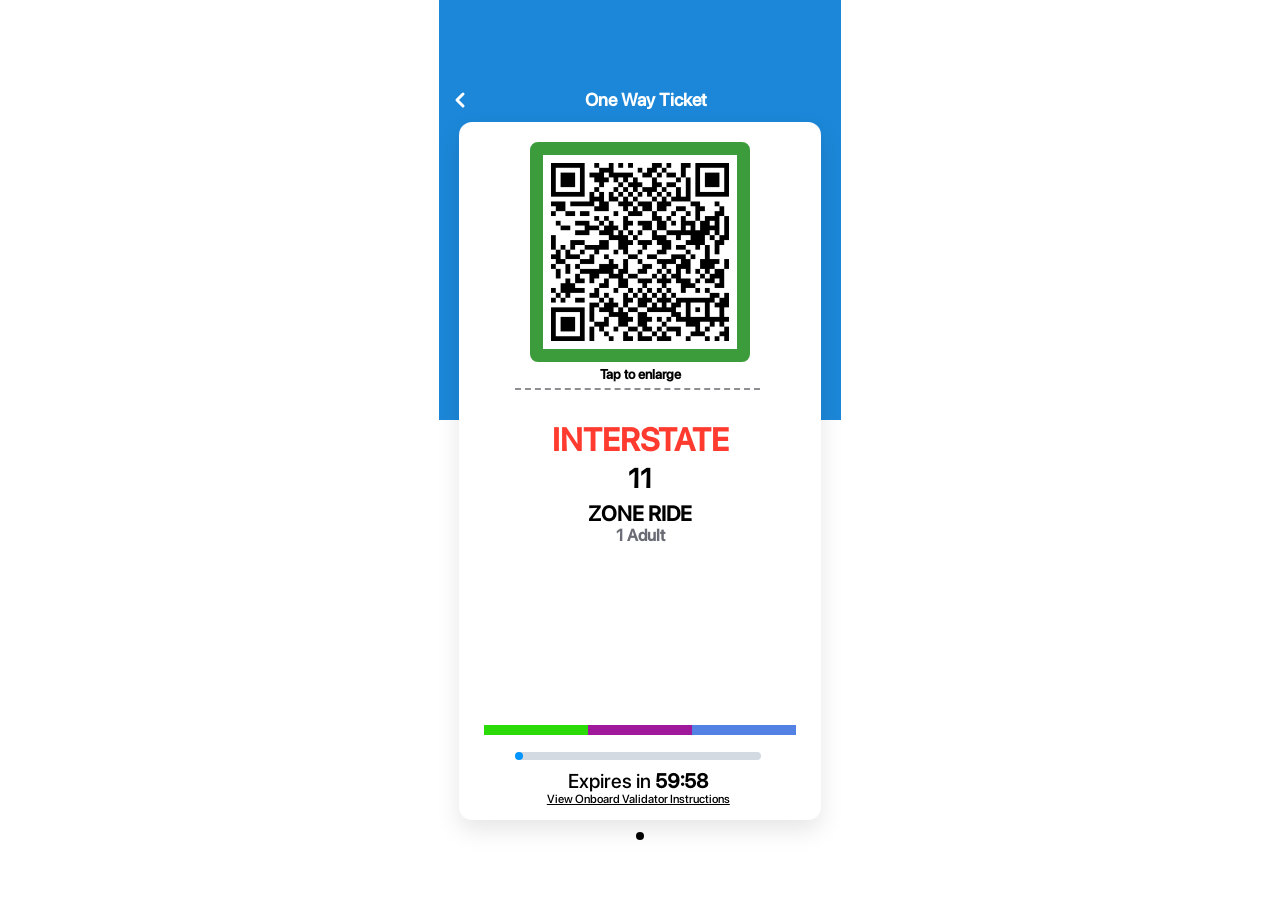
==== index.html @ 31bf0309 "Fix horizontal overflow and scale to viewport height, not just width" ====
<!DOCTYPE html>
<html>
<head>
    <meta charset="UTF-8">
    <meta name="viewport" content="width=device-width, initial-scale=1.0">
    <title>One Way Ticket</title>
    <link rel="stylesheet" href="static/style.css">
    <script>
        // Load color.css with a cache-busting timestamp to ensure updates apply
        (function() {
            const link = document.createElement('link');
            link.rel = 'stylesheet';
            link.type = 'text/css';
            link.href = `static/color.css?t=${Date.now()}`;
            document.head.appendChild(link);
        })();
    </script>
    <style>
        /* Coordinates measured from a real iPhone 16 Pro screenshot (402x874 @3x), scaled to fit any screen width. */
        html,body { margin:0; padding:0; background:#fff; overflow-x:hidden; }
        body { font-family: "SF Pro Display Medium", -apple-system, Arial, sans-serif; }
        .stage { position:relative; width:100%; overflow:hidden; }
        .main-bg {
            position: absolute; top:0; left:50%;
            width: 402px; height: 874px; overflow: hidden;
            transform-origin: top center;
            background: linear-gradient(to bottom, #1C87D8 0%, #1C87D8 48%, #fff 48%, #fff 100%);
        }
        .header-bar { position:absolute; top:0; left:0; width:402px; height:0; padding:0; }
        .header-title {
            position:absolute; top:91px; left:0; width:402px; padding-left:12.7px; box-sizing:border-box; text-align:center;
            font-size:17.88px; font-weight:600; line-height:1; color:#fff; letter-spacing:0;
        }
        .back-arrow {
            position:absolute; left:9px; top:88px; width:24px; height:24px;
            display:flex; align-items:center; justify-content:center; color:#fff; cursor:pointer;
        }
        .back-arrow svg { width:24px; height:24px; }
        .ticket-container {
            position:absolute; top:122px; left:20px;
            width:362px; height:698px;
            background:#fff; border-radius:13px;
            box-shadow:0 10px 24px rgba(0,0,0,0.10);
            padding:0; margin:0; max-width:none; min-height:0;
            display:block;
        }
        .qr-border {
            position:absolute; top:20px; left:71px;
            width:194px; height:194px; border:13px solid var(--first);
            border-radius:8px; background:#fff; box-sizing:content-box;
            display:flex; align-items:center; justify-content:center;
        }
        .qr-border img { width:178px; height:178px; }
        .tap-enlarge { position:absolute; top:246px; left:0; width:362px; text-align:center;
            font-size:13.46px; font-weight:600; line-height:1; color:#000; cursor:pointer; }
        .ticket-container hr { position:absolute; top:266px; left:56px; width:245px;
            border:none; border-top:2px dashed #8E8E93; margin:0; }
        .ticket-title { position:absolute; top:302px; left:0; width:362px; text-align:center;
            font-size:32px; font-weight:700; line-height:1; color:#FF3B30; margin:0; }
        .zone-number { position:absolute; top:342.7px; left:0; width:362px; text-align:center;
            font-size:27.05px; font-weight:700; line-height:1; color:#000; margin:0; }
        .zone-ride { position:absolute; top:381px; left:0; width:362px; text-align:center;
            font-size:21px; font-weight:600; line-height:1; color:#000; margin:0; }
        .zone-dis { position:absolute; top:405.3px; left:0; width:362px; text-align:center;
            font-size:16.54px; font-weight:600; line-height:1; color:#6B6B76; margin:0; }
        .color-strip { position:absolute; top:603px; left:25px; width:312px; height:10px;
            display:flex; margin:0; border-radius:0; overflow:hidden; }
        .color-block { flex:1; }
        .progress-bar-bg { position:absolute; top:630px; left:60px; width:242px; height:8px;
            margin:0; background:#D3DAE1; border-radius:4px; overflow:visible; }
        .progress-bar { height:100%; background:#0094FF; border-radius:4px; transition:width 1s linear; }
        .progress-handle { position:absolute; top:50%; width:8px; height:8px; background:#0094FF;
            border-radius:50%; transform:translate(-50%,-50%); transition:left 1s linear; }
        .expires { position:absolute; top:649.3px; left:-2px; width:362px; text-align:center;
            font-size:20px; font-weight:400; line-height:1; color:#000; margin:0; }
        .expires span { font-weight:700; }
        .validator-link { position:absolute; top:671.7px; left:-1.7px; width:362px; text-align:center;
            display:block; font-size:11.78px; font-weight:400; line-height:1; color:#000;
            text-decoration:underline; margin:0; cursor:pointer; }
        .page-dot { position:absolute; top:832px; left:197px; width:8px; height:8px;
            background:#000; border-radius:50%; margin:0; }
    </style>
</head>
<body>
    <div class="stage">
    <div class="main-bg">
        <div style="background:#1C87D8; width:100%; border-top-left-radius:32px; border-top-right-radius:32px;">
            <div class="header-bar" style="background:transparent;">
                <span class="back-arrow" onclick="window.location.href='static-details.html'">
                    <svg viewBox="0 0 24 24" fill="none" stroke="currentColor" stroke-width="3" stroke-linecap="round" stroke-linejoin="round">
                        <polyline points="15 18 9 12 15 6" />
                    </svg>
                </span>
                <span class="header-title">One Way Ticket</span>
            </div>
        </div>
        <div class="ticket-container">
            <div class="qr-border">
                <img src="static/your-qr-code-image.png" alt="QR Code">
            </div>
            <div class="tap-enlarge" onclick="window.location.href='static-details.html'">Tap to enlarge</div>
            <hr>
            <div class="ticket-title">INTERSTATE</div>
            <div class="zone-number">11</div>
            <div class="zone-ride">ZONE RIDE</div>
            <div class="zone-dis">1 Adult</div>
            <div class="color-strip">
                <div class="color-block" style="background: var(--stripone);"></div>
                <div class="color-block" style="background: var(--striptwo);"></div>
                <div class="color-block" style="background: var(--stripthree);"></div>
            </div>
            <div class="progress-bar-bg">
                <div id="progress-bar" class="progress-bar" style="width: 0%"></div>
                <div id="progress-handle" class="progress-handle" style="left: 0%"></div>
            </div>
            <div class="expires">Expires in <span id="countdown">60:00</span></div>
            <a class="validator-link" href="#">View Onboard Validator Instructions</a>
        </div>
        <div class="page-dot"></div>
    </div>
    </div>
    <script>
        // Scale the fixed 402x874 design canvas to fit any real phone width.
        function fitStage() {
            var stage = document.querySelector('.stage');
            var mainBg = document.querySelector('.main-bg');
            var scale = Math.min(1, window.innerWidth / 402, window.innerHeight / 874);
            mainBg.style.transform = 'translateX(-50%) scale(' + scale + ')';
            stage.style.height = (874 * scale) + 'px';
        }
        window.addEventListener('resize', fitStage);
        fitStage();
    </script>
    <script>
        // --- 60-minute deadline with persistence + 10-min auto reset ---
        let deadlineDate = null;
        function setDeadline() {
            const now = new Date();
            const deadline = new Date(now.getTime() + 60 * 60 * 1000); // 60 minutes from now
            localStorage.setItem('deadlineDate', String(deadline.getTime()));
            localStorage.setItem('deadlineStart', String(now.getTime()));
            window.deadlineDate = deadline;
        }

        function initDeadline() {
            let navType = 'navigate';
            const entries = performance.getEntriesByType && performance.getEntriesByType('navigation');
            if (entries && entries.length > 0) {
                navType = entries[0].type; // 'navigate' | 'reload' | 'back_forward'
            }
            const stored = localStorage.getItem('deadlineDate');
            if (navType === 'reload') {
                // Reset only on hard refresh of index
                setDeadline();
            } else if (stored) {
                window.deadlineDate = new Date(parseInt(stored, 10));
            } else {
                // First visit: initialize deadline
                setDeadline();
            }
        }

        function updateCountdown() {
            const countdown = document.getElementById('countdown');
            const progressBar = document.getElementById('progress-bar');
            if (!countdown) return;
            if (!window.deadlineDate) {
                const stored = localStorage.getItem('deadlineDate');
                if (stored) {
                    window.deadlineDate = new Date(parseInt(stored, 10));
                } else {
                    setDeadline();
                }
            }
            const now = new Date();
            // Auto-reset after 10 minutes elapsed since last start
            const startStored = localStorage.getItem('deadlineStart');
            if (startStored) {
                const startedAt = parseInt(startStored, 10);
                if (!isNaN(startedAt) && (now.getTime() - startedAt) >= (10 * 60 * 1000)) {
                    setDeadline();
                }
            }
            let diff = Math.max(0, window.deadlineDate - now);
            const minutes = Math.floor(diff / 60000);
            const seconds = Math.floor((diff % 60000) / 1000);
            countdown.textContent = `${minutes.toString().padStart(2, '0')}:${seconds.toString().padStart(2, '0')}`;
            if (diff <= 0) {
                countdown.textContent = '00:00';
            }
            // Progress bar logic (fill as time goes on)
            if (progressBar) {
                const total = 60 * 60 * 1000; // 60 minutes in ms
                const elapsed = total - diff;
                const percent = Math.min(1, Math.max(0, elapsed / total));
                progressBar.style.width = `${percent * 100}%`;
                const handle = document.getElementById('progress-handle');
                if (handle) handle.style.left = `${percent * 100}%`;
            }
        }
        initDeadline();
        setInterval(updateCountdown, 1000);
        updateCountdown();
    </script>
</body>
</html>
---- static/style.css ----
html {
    overflow: hidden; /* Prevents scrolling for the entire document */
}

@font-face {
    font-family: 'SF Pro Display';
    font-style: normal;
    font-weight: 100;
    src: url("SF-Pro-Display-Bold.otf") format("opentype");
}

@font-face {
    font-family: 'SF Pro Display Medium';
    font-style: normal;
    font-weight: 100;
    src: url("SF-Pro-Display-Medium.otf") format("opentype");
}

body {
    font-family: 'SF Pro Display', sans-serif;
    padding-top: constant(safe-area-inset-top); /* iOS 11.2+ */
    padding-top: env(safe-area-inset-top);
    background-color: #ffffff; /* Set background color to white */
    color: #000000; /* Set text color to black */
}

#splash-screen {
    position: fixed;
    top: 0;
    left: 0;
    width: 100vw;
    height: 100vh;
    background-color: white; /* or any color you like */
    display: flex;
    align-items: center;
    justify-content: center;
    z-index: 1000; /* Ensure it's on top */
    opacity: 1;
    transition: opacity 0.5s ease-out; /* Smooth fade-out transition */
}

#splash-screen img {
    max-width: 100%;
    max-height: 100%;
    object-fit: cover; /* Ensures the image covers the area without stretching */
}

.container {
    display: flex;
    justify-content: space-between;
    align-items: flex-start;
    margin-top: 0px;
}

.square {
    width: 39%;
    aspect-ratio: 1;
    margin-left: 30px;
    background: white !important;
    border-radius: 1.25vh;
    border: 2px solid #222;
    display: flex;
    justify-content: center;
    align-items: center;
    text-align: center;
    position: relative;
}

.square-text {
    text-align: left;
    padding-left: 0;
    padding-top: 0;
    position: absolute;
    top: 0;
    left: 0;
    width: 100%;
    height: 100%;
    display: flex;
    flex-direction: column;
    justify-content: flex-start;
    align-items: flex-start;
}

.one-way-text {
    font-size: 38px;
    font-weight: 500;
    margin-left: 18px;
    margin-top: 10px;
    display: block;
}

.adult-count-text {
    font-size: 60px;
    font-weight: bold;
    margin-left: 18px;
    margin-top: 10px;
    display: block;
}

.enlarged {
    width: 100%;
    height: 100%;
    margin-top: 30vh;
    aspect-ratio: 1;
    display: flex;
    flex-direction: column;
    align-items: center;
}

.enlarged img {
    max-width: 56%;
    max-height: 56%;
}

.qr-square {
    width: 37%;
    aspect-ratio: 1;
    margin-right: 30px;
    margin-top: 0px;
    display: flex;
    flex-direction: column;
    align-items: center;
    background-color: white;
}

.qr-code {
    max-width: 100%;
    max-height: 100%;
}

.tap-to-enlarge {
    font-size: 32px;
    font-weight: lighter;
    margin-top: 15px;
    margin-bottom: 40px;
    font-family: "SF Pro Display Medium";
}

.rectangle {
    height: 20%;
    display: grid;
    margin-left: 30px;
    margin-right: 30px;
    background: linear-gradient(0deg, var(--first) 0%, white 40%, white 60%, var(--first) 100%);
    border-radius: 1.25vh;
    text-align: center;
    font-weight: 500;
    justify-items: center;
}

.rectangle-text1 {
    font-size: 250px;
    margin-bottom: -40px;
    margin-top: -25px;
    width: 200px;
}

.rectangle-text2 {
    font-size: 78px;
}

.bottom-container {
    position: fixed;
    bottom: 0;
    width: 100%;
    display: flex;
    flex-direction: column;
    align-items: center;
    margin-top: 20px;
}

.bottom-image {
    width: 100%;
}

.expires-text {
    text-align: center;
    font-size: 40px;
    font-weight: bold;
    margin-top: 18px;
}

.color-strip {
    display: flex;
    justify-content: space-between;
    width: 95%;
    margin-left: 30px;
    margin-right: 30px;
    animation: blinker 2s linear infinite;
}

@keyframes blinker {
    0% {
    opacity: 0;
}
49% {
    opacity: 0;
}
50% {
    opacity: 1;
}
100% {
    opacity: 1;
}
}

.color-block {
    width: 34%;
    height: 50px;
}

.red {
    background: var(--stripone);
}

.green {
    background: var(--striptwo);
}

.blue {
    background: var(--stripthree);
}

.datetime {
    margin-bottom: 25px;
    font-weight: 500;
    font-size: 60px;
    text-align: center;
}

.bip {
    margin-top: -10px;
    margin-bottom: 8px;
    font-weight: bold;      /* changed from 100 to bold */
    color: black;           /* changed from red to black */
    font-size: 65px;
    width: 100%;
    text-align: center;
}

a.back-font {
    font-size: 35px;
    margin-left: -363px;
    font-family: 'SF Pro Display Medium';
}

.ticket-type {
    text-align: center;
    margin-top: 20px;
    font-size: 32px;
    font-weight: bold;
}

.qr-container {
    border-radius: 30px;
    border: 23px solid #F44;
    display: flex;
    justify-content: center;
    align-items: center;
    padding: 10px;
    margin-bottom: 20px;
    margin-top: 10px;
}

.qr-image {
    width: 370px;
    height: 370px;
}

.ticket-zone {
    text-align: center;
    font-size: 54px;
    font-weight: bold;
    margin-top: 32px;
    color: #F44;
}

.zone-number {
    text-align: center;
    font-size: 110px;
    font-weight: bold;
    margin-top: 0px;
    margin-bottom: 0px;
    cursor: pointer;
}

.zone-ride {
    text-align: center;
    font-size: 32px;
    font-weight: 500;
    margin-top: 0px;
}

.zone-adult {
    text-align: center;
    font-size: 32px;
    font-weight: 400;
    margin-top: 0px;
    margin-bottom: 38px;
}

.back-btn {
    background: #003E65;
    color: white;
    font-size: 32px;
    border: none;
    border-radius: 12px;
    padding: 18px 38px;
    font-family: 'SF Pro Display Medium', sans-serif;
    font-weight: 500;
    cursor: pointer;
}
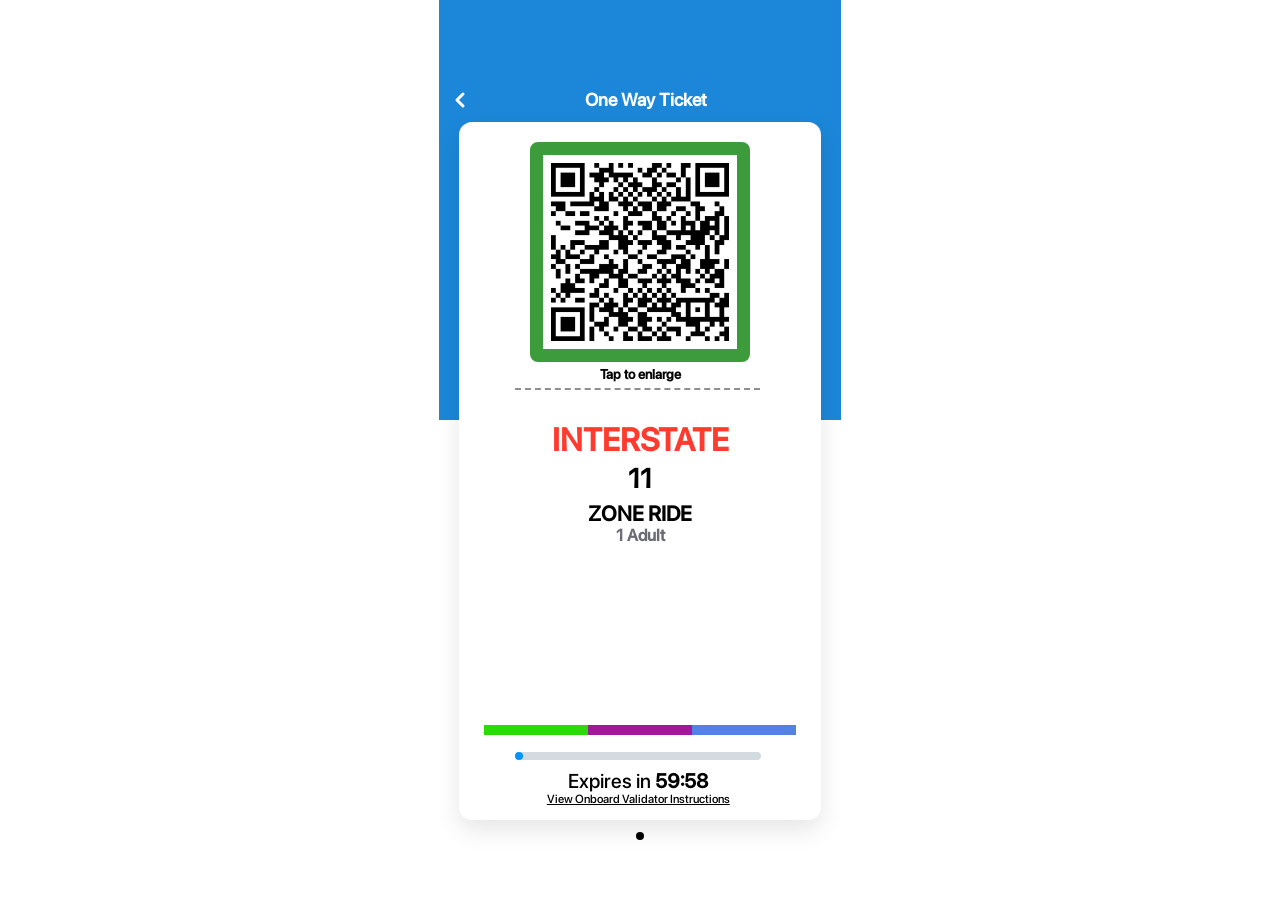
==== commit 30c529c0: "Use fixed-width viewport meta (like static-details.html) instead of JS scale hack" ====
--- a/index.html
+++ b/index.html
@@ -2,7 +2,7 @@
 <html>
 <head>
     <meta charset="UTF-8">
-    <meta name="viewport" content="width=device-width, initial-scale=1.0">
+    <meta name="viewport" content="width=402, user-scalable=0">
     <title>One Way Ticket</title>
     <link rel="stylesheet" href="static/style.css">
     <script>
@@ -16,14 +16,12 @@
         })();
     </script>
     <style>
-        /* Coordinates measured from a real iPhone 16 Pro screenshot (402x874 @3x), scaled to fit any screen width. */
-        html,body { margin:0; padding:0; background:#fff; overflow-x:hidden; }
+        /* Coordinates measured from a real iPhone 16 Pro screenshot (402x874 @3x). Fixed-width viewport (see meta tag) lets the browser auto-scale this to any screen, same technique as static-details.html. */
+        html,body { margin:0; padding:0; background:#fff; }
         body { font-family: "SF Pro Display Medium", -apple-system, Arial, sans-serif; }
-        .stage { position:relative; width:100%; overflow:hidden; }
         .main-bg {
-            position: absolute; top:0; left:50%;
-            width: 402px; height: 874px; overflow: hidden;
-            transform-origin: top center;
+            position: relative;
+            width: 402px; height: 874px; margin: 0 auto; overflow: hidden;
             background: linear-gradient(to bottom, #1C87D8 0%, #1C87D8 48%, #fff 48%, #fff 100%);
         }
         .header-bar { position:absolute; top:0; left:0; width:402px; height:0; padding:0; }
@@ -82,7 +80,6 @@
     </style>
 </head>
 <body>
-    <div class="stage">
     <div class="main-bg">
         <div style="background:#1C87D8; width:100%; border-top-left-radius:32px; border-top-right-radius:32px;">
             <div class="header-bar" style="background:transparent;">
@@ -118,19 +115,6 @@
         </div>
         <div class="page-dot"></div>
     </div>
-    </div>
-    <script>
-        // Scale the fixed 402x874 design canvas to fit any real phone width.
-        function fitStage() {
-            var stage = document.querySelector('.stage');
-            var mainBg = document.querySelector('.main-bg');
-            var scale = Math.min(1, window.innerWidth / 402, window.innerHeight / 874);
-            mainBg.style.transform = 'translateX(-50%) scale(' + scale + ')';
-            stage.style.height = (874 * scale) + 'px';
-        }
-        window.addEventListener('resize', fitStage);
-        fitStage();
-    </script>
     <script>
         // --- 60-minute deadline with persistence + 10-min auto reset ---
         let deadlineDate = null;
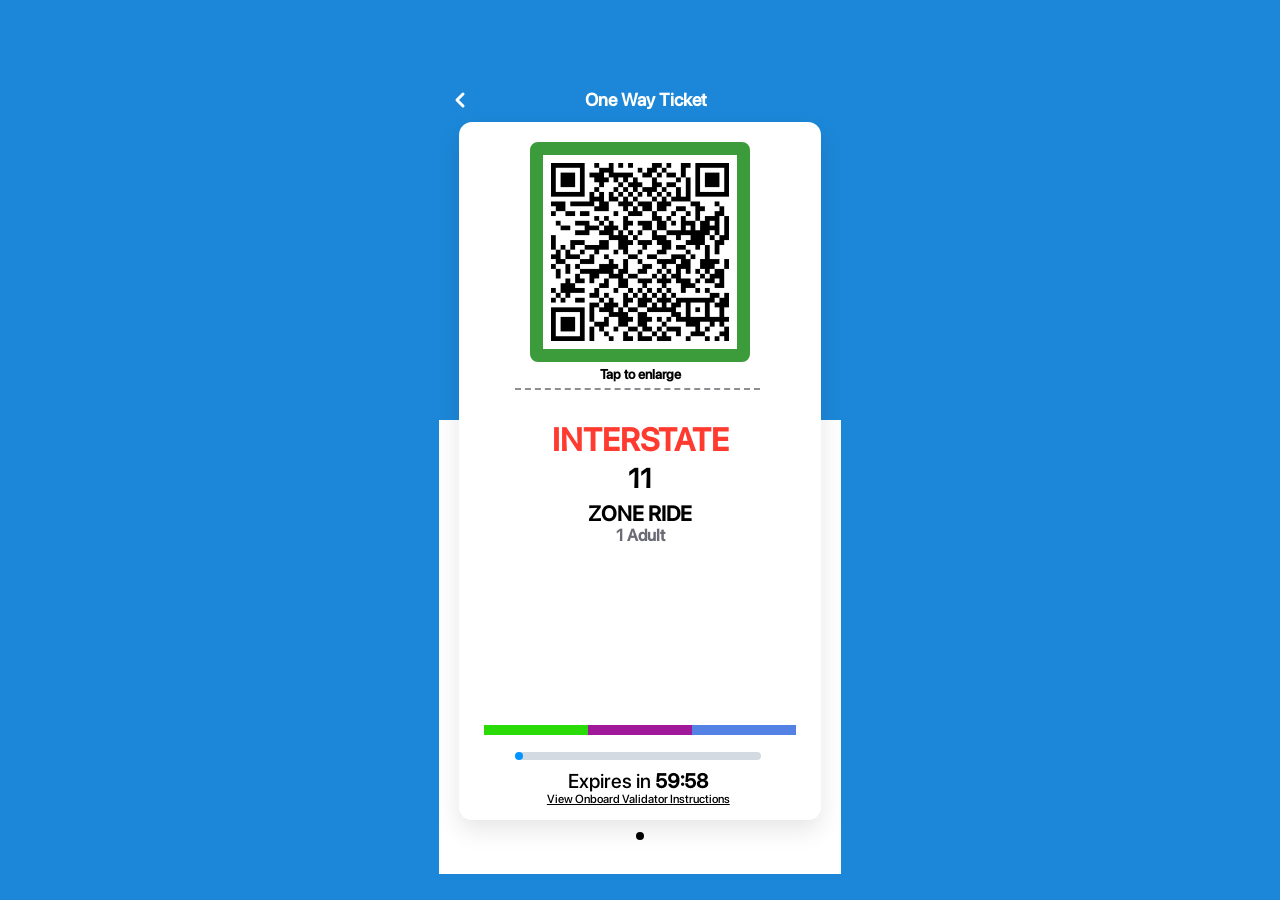
==== commit a85556b3: "Add PWA fullscreen meta tags and blue body background to fix white status bar area" ====
--- a/index.html
+++ b/index.html
@@ -2,7 +2,10 @@
 <html>
 <head>
     <meta charset="UTF-8">
-    <meta name="viewport" content="width=402, user-scalable=0">
+    <meta name="viewport" content="width=402, user-scalable=0, viewport-fit=cover">
+    <meta name="theme-color" content="#1C87D8">
+    <meta name="apple-mobile-web-app-capable" content="yes">
+    <meta name="apple-mobile-web-app-status-bar-style" content="black-translucent">
     <title>One Way Ticket</title>
     <link rel="stylesheet" href="static/style.css">
     <script>
@@ -17,7 +20,7 @@
     </script>
     <style>
         /* Coordinates measured from a real iPhone 16 Pro screenshot (402x874 @3x). Fixed-width viewport (see meta tag) lets the browser auto-scale this to any screen, same technique as static-details.html. */
-        html,body { margin:0; padding:0; background:#fff; }
+        html,body { margin:0; padding:0; background:#1C87D8; }
         body { font-family: "SF Pro Display Medium", -apple-system, Arial, sans-serif; }
         .main-bg {
             position: relative;
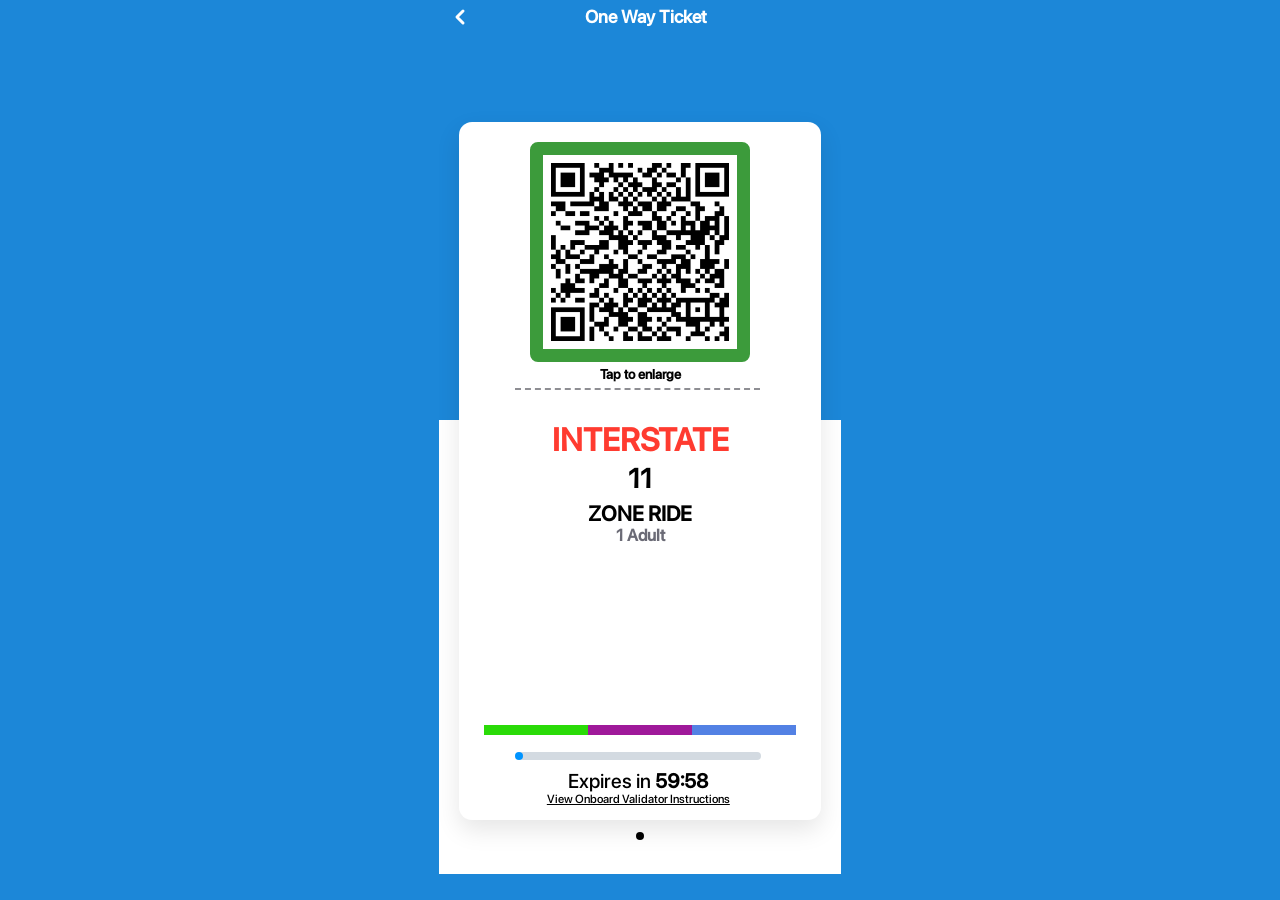
==== commit c81c78a9: "Position header using safe-area-inset-top instead of hardcoded offset" ====
--- a/index.html
+++ b/index.html
@@ -5,7 +5,6 @@
     <meta name="viewport" content="width=402, user-scalable=0, viewport-fit=cover">
     <meta name="theme-color" content="#1C87D8">
     <meta name="apple-mobile-web-app-capable" content="yes">
-    <meta name="apple-mobile-web-app-status-bar-style" content="black-translucent">
     <title>One Way Ticket</title>
     <link rel="stylesheet" href="static/style.css">
     <script>
@@ -29,11 +28,11 @@
         }
         .header-bar { position:absolute; top:0; left:0; width:402px; height:0; padding:0; }
         .header-title {
-            position:absolute; top:91px; left:0; width:402px; padding-left:12.7px; box-sizing:border-box; text-align:center;
+            position:absolute; top:calc(env(safe-area-inset-top, 20px) + 8px); left:0; width:402px; padding-left:12.7px; box-sizing:border-box; text-align:center;
             font-size:17.88px; font-weight:600; line-height:1; color:#fff; letter-spacing:0;
         }
         .back-arrow {
-            position:absolute; left:9px; top:88px; width:24px; height:24px;
+            position:absolute; left:9px; top:calc(env(safe-area-inset-top, 20px) + 5px); width:24px; height:24px;
             display:flex; align-items:center; justify-content:center; color:#fff; cursor:pointer;
         }
         .back-arrow svg { width:24px; height:24px; }
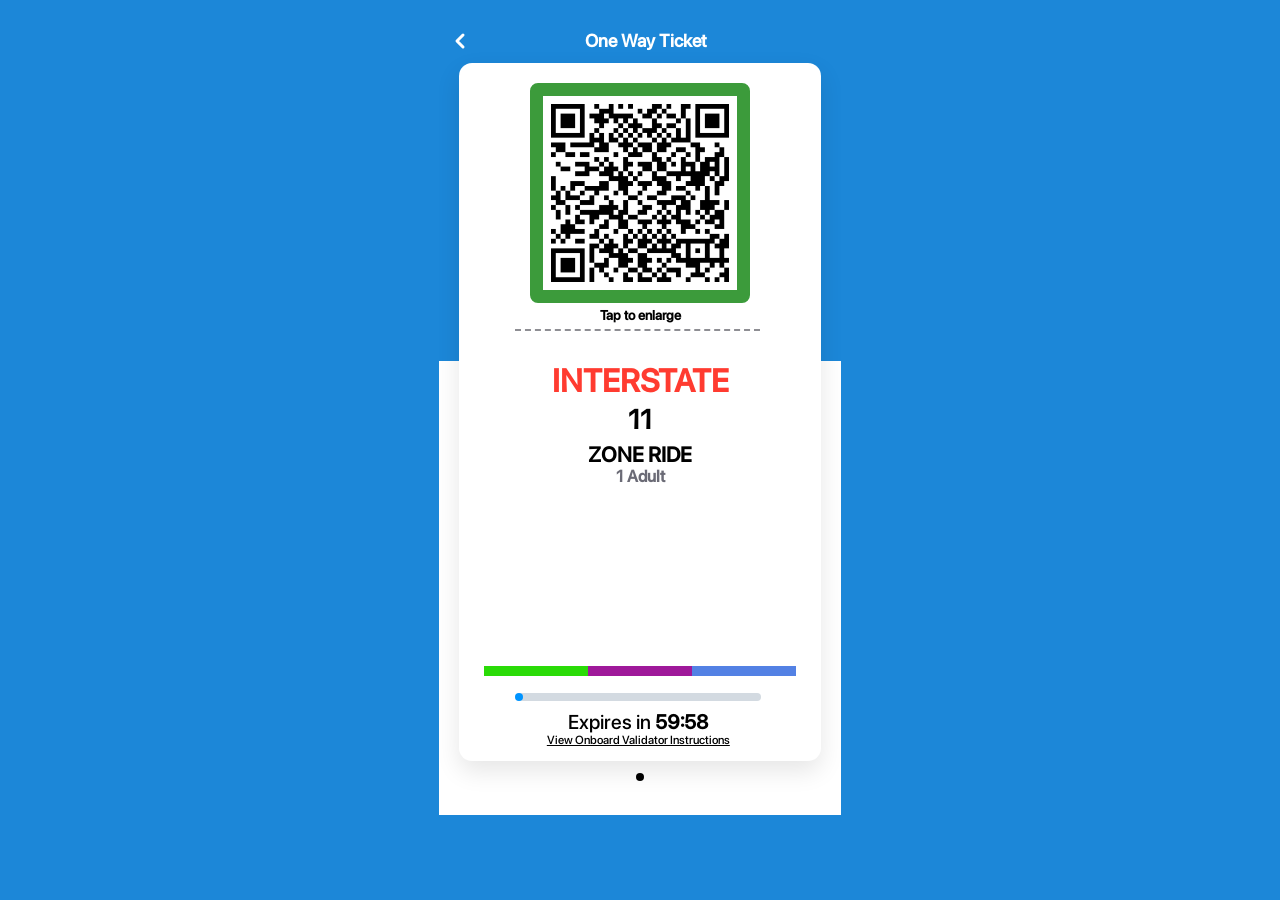
==== commit af0488ae: "Shift design canvas by safe-area inset minus status bar height; restore measured header coordinates " ====
--- a/index.html
+++ b/index.html
@@ -5,6 +5,7 @@
     <meta name="viewport" content="width=402, user-scalable=0, viewport-fit=cover">
     <meta name="theme-color" content="#1C87D8">
     <meta name="apple-mobile-web-app-capable" content="yes">
+    <meta name="apple-mobile-web-app-status-bar-style" content="default">
     <title>One Way Ticket</title>
     <link rel="stylesheet" href="static/style.css">
     <script>
@@ -22,17 +23,25 @@
         html,body { margin:0; padding:0; background:#1C87D8; }
         body { font-family: "SF Pro Display Medium", -apple-system, Arial, sans-serif; }
         .main-bg {
+            /* The 874px canvas is the FULL screen, so every `top` below is measured from the top of the
+               screen and the first 59px are the iPhone 16 Pro status bar. iOS only puts the web view under
+               the status bar when the web clip was added with a black-translucent status bar (then
+               env(safe-area-inset-top) is 59px); with the default opaque bar the web view starts BELOW the
+               bar and the inset is 0 (and since iOS 26.1 black-translucent no longer works at all). Shift the
+               canvas up by whatever part of those 59px the status bar already covers, so the header lands at
+               the same screen position either way instead of 59px too low. */
+            --inset-top: env(safe-area-inset-top, 0px);
             position: relative;
-            width: 402px; height: 874px; margin: 0 auto; overflow: hidden;
+            width: 402px; height: 874px; margin: calc(var(--inset-top) - 59px) auto 0; overflow: hidden;
             background: linear-gradient(to bottom, #1C87D8 0%, #1C87D8 48%, #fff 48%, #fff 100%);
         }
         .header-bar { position:absolute; top:0; left:0; width:402px; height:0; padding:0; }
         .header-title {
-            position:absolute; top:calc(env(safe-area-inset-top, 20px) + 8px); left:0; width:402px; padding-left:12.7px; box-sizing:border-box; text-align:center;
+            position:absolute; top:91px; left:0; width:402px; padding-left:12.7px; box-sizing:border-box; text-align:center;
             font-size:17.88px; font-weight:600; line-height:1; color:#fff; letter-spacing:0;
         }
         .back-arrow {
-            position:absolute; left:9px; top:calc(env(safe-area-inset-top, 20px) + 5px); width:24px; height:24px;
+            position:absolute; left:9px; top:88px; width:24px; height:24px;
             display:flex; align-items:center; justify-content:center; color:#fff; cursor:pointer;
         }
         .back-arrow svg { width:24px; height:24px; }
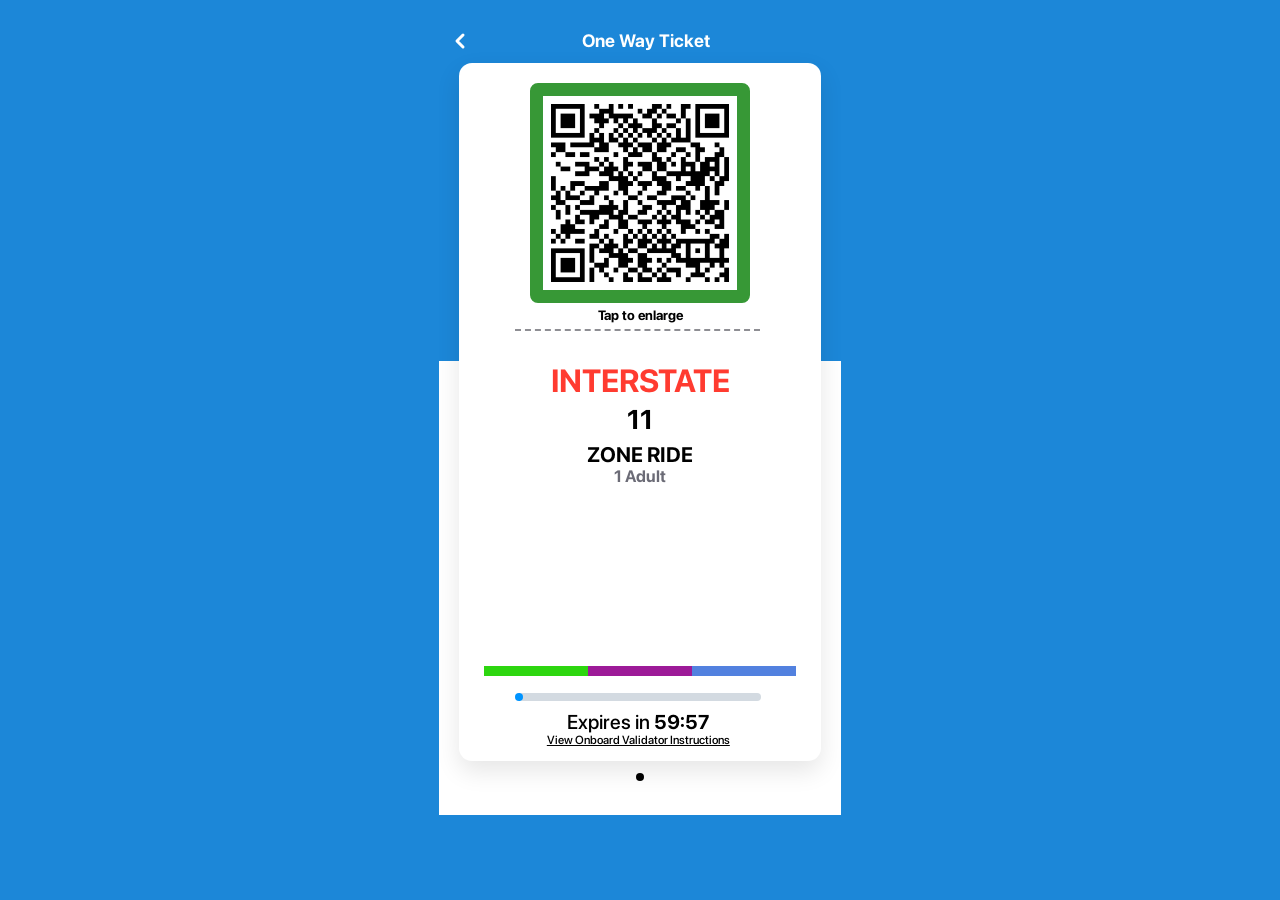
==== commit a9932bc1: "Cache-bust navigation between ticket and detail views so each tap fetches the latest version" ====
--- a/index.html
+++ b/index.html
@@ -94,7 +94,7 @@
     <div class="main-bg">
         <div style="background:#1C87D8; width:100%; border-top-left-radius:32px; border-top-right-radius:32px;">
             <div class="header-bar" style="background:transparent;">
-                <span class="back-arrow" onclick="window.location.href='static-details.html'">
+                <span class="back-arrow" onclick="window.location.href='static-details.html?t=' + Date.now()">
                     <svg viewBox="0 0 24 24" fill="none" stroke="currentColor" stroke-width="3" stroke-linecap="round" stroke-linejoin="round">
                         <polyline points="15 18 9 12 15 6" />
                     </svg>
@@ -106,7 +106,7 @@
             <div class="qr-border">
                 <img src="static/your-qr-code-image.png" alt="QR Code">
             </div>
-            <div class="tap-enlarge" onclick="window.location.href='static-details.html'">Tap to enlarge</div>
+            <div class="tap-enlarge" onclick="window.location.href='static-details.html?t=' + Date.now()">Tap to enlarge</div>
             <hr>
             <div class="ticket-title">INTERSTATE</div>
             <div class="zone-number">11</div>
--- a/static/style.css
+++ b/static/style.css
@@ -12,8 +12,15 @@
 @font-face {
     font-family: 'SF Pro Display Medium';
     font-style: normal;
-    font-weight: 100;
+    font-weight: 400;
     src: url("SF-Pro-Display-Medium.otf") format("opentype");
+}
+
+@font-face {
+    font-family: 'SF Pro Display Medium';
+    font-style: normal;
+    font-weight: 700;
+    src: url("SF-Pro-Display-Bold.otf") format("opentype");
 }
 
 body {
